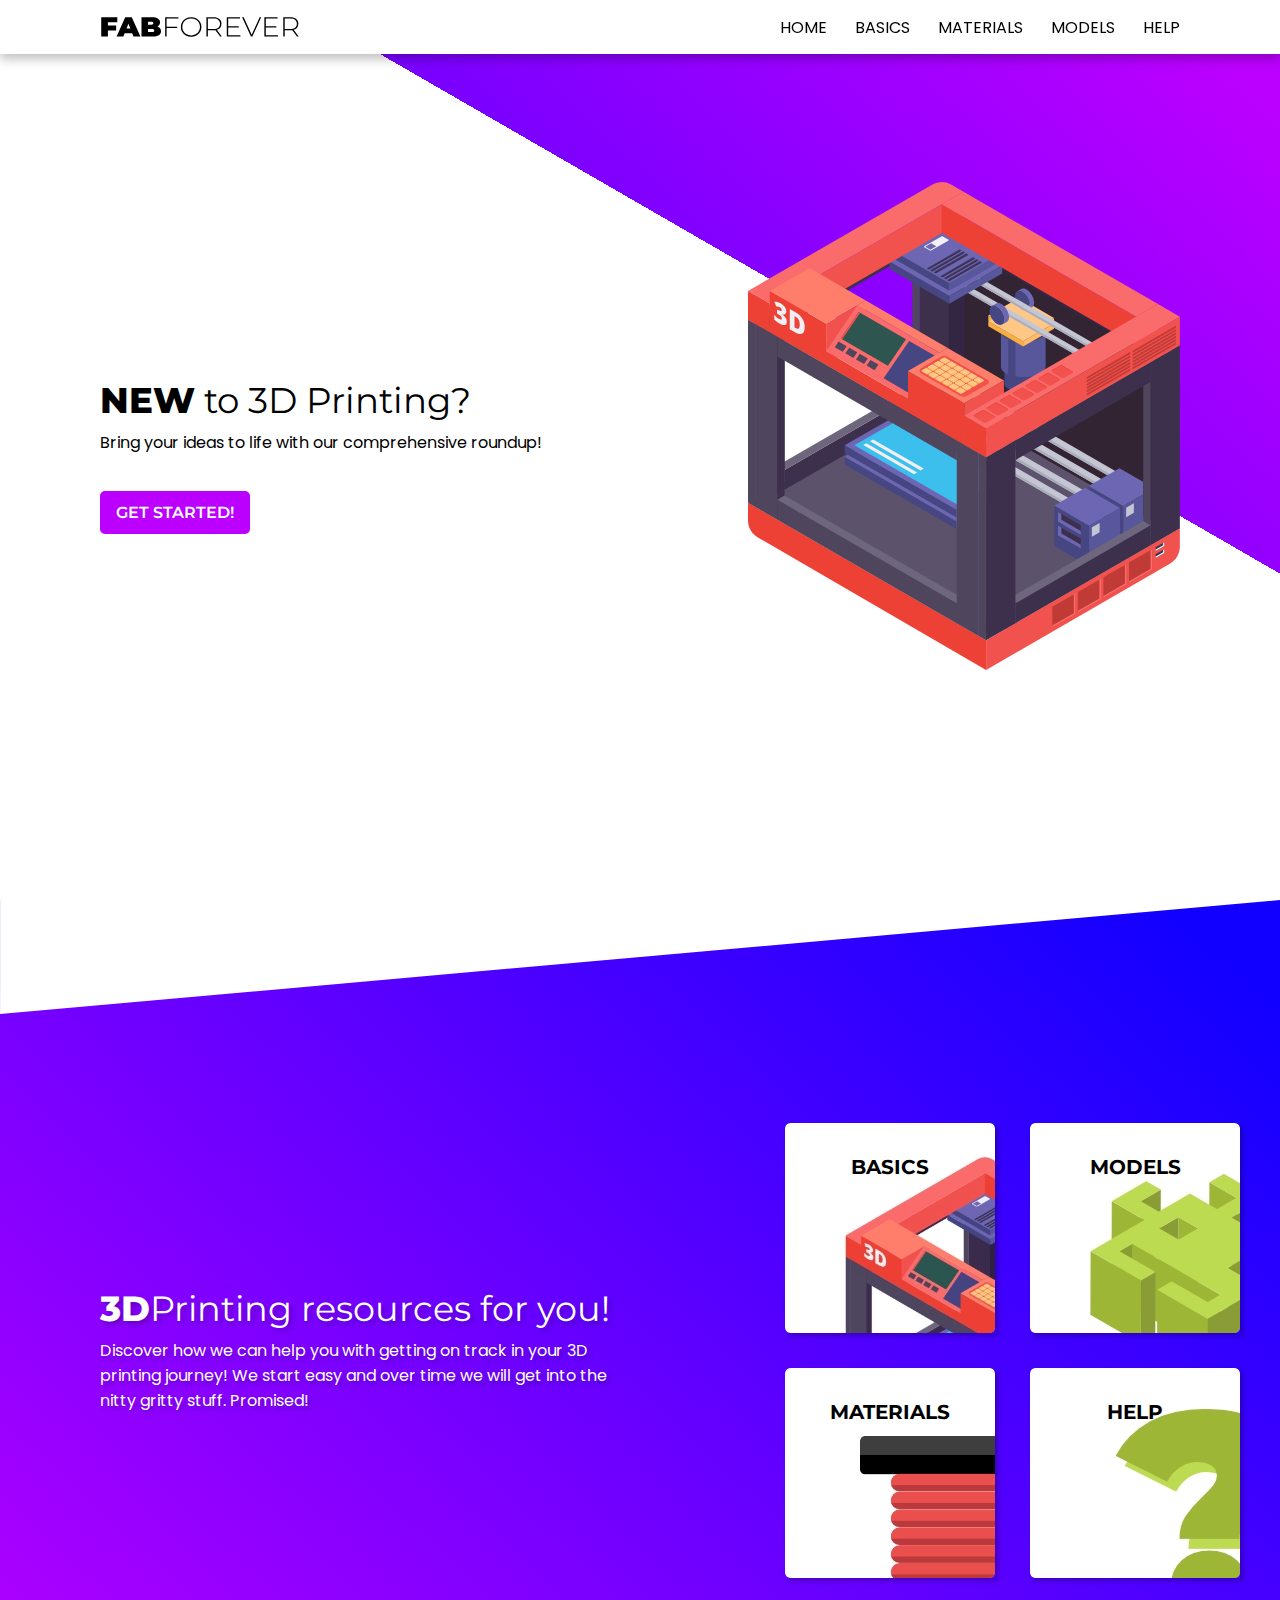
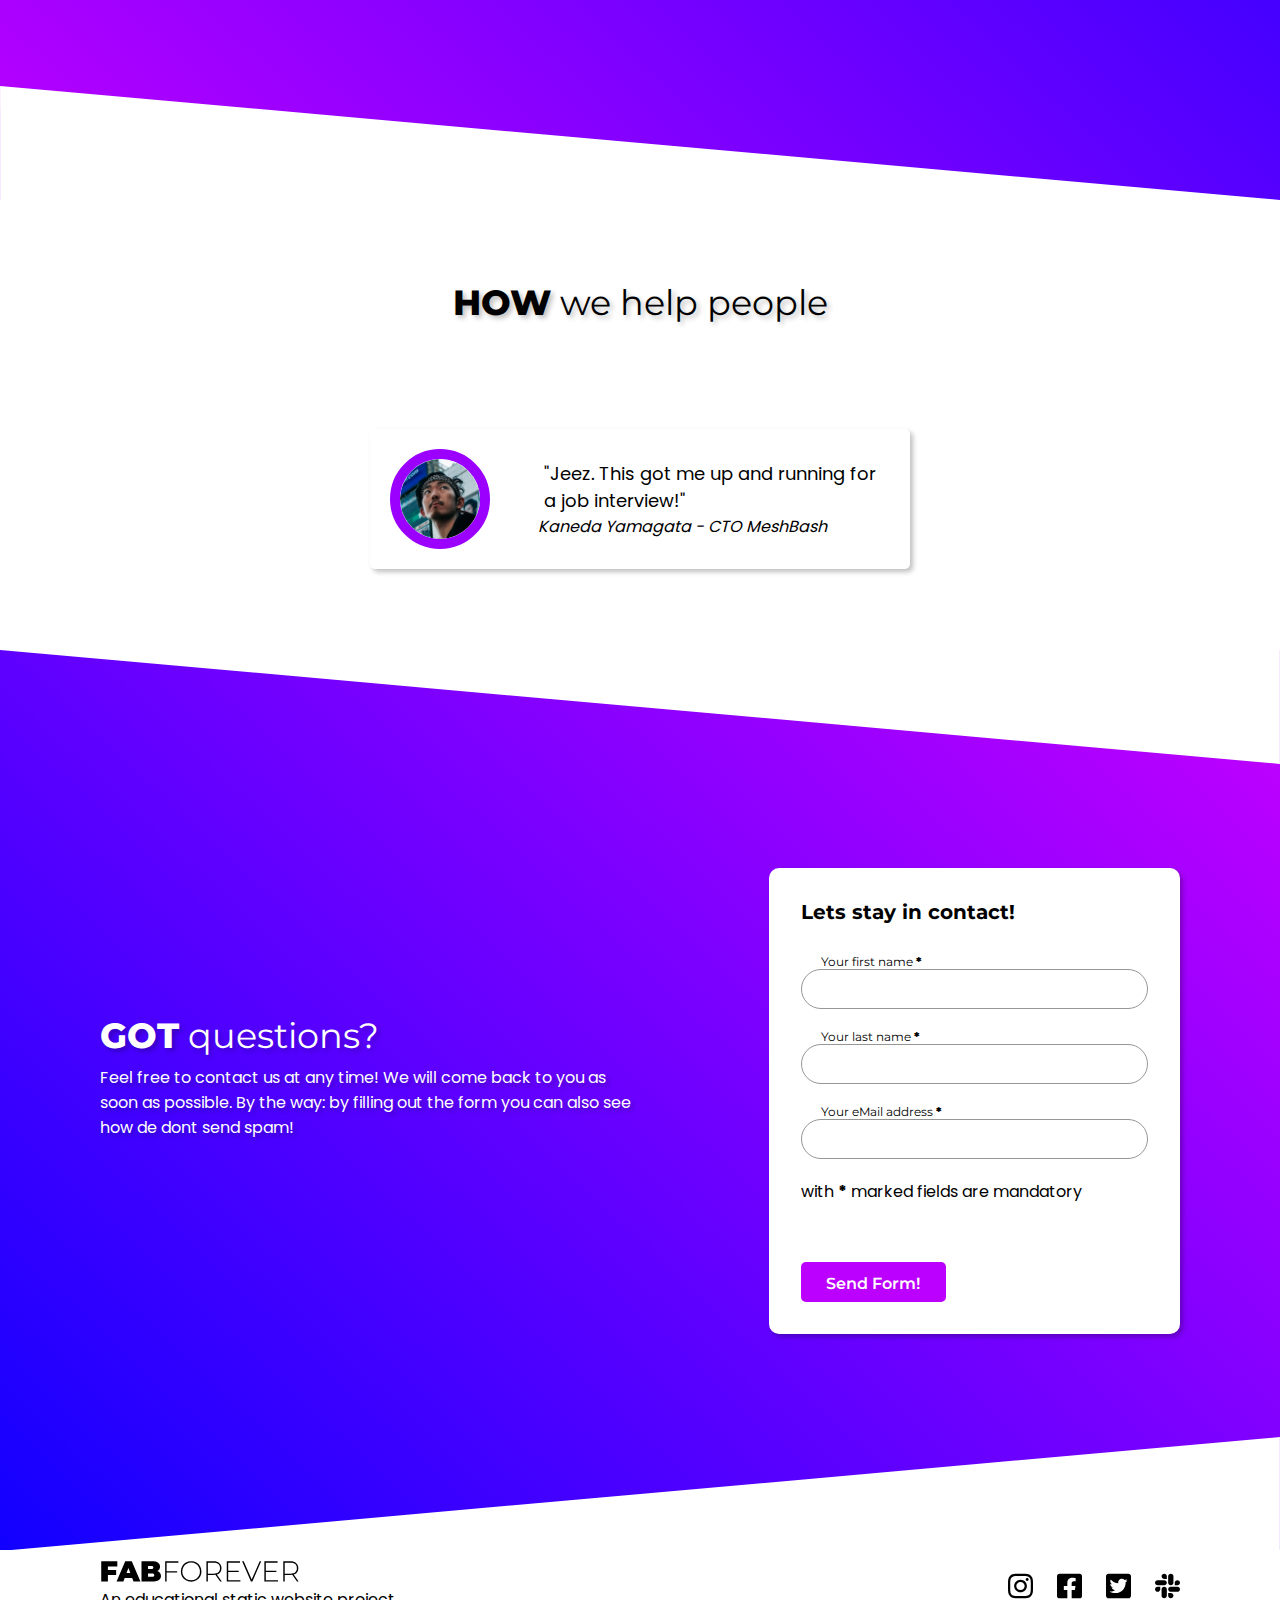
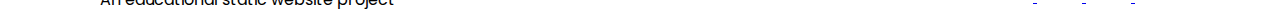
==== index.html @ 26bec13e "Fix script tag typo" ====
<!DOCTYPE html>
<html lang="en">

<head>
    <meta charset="UTF-8">
    <meta http-equiv="X-UA-Compatible" content="IE=edge">
    <meta name="viewport" content="user-scalable=yes, width=device-width, initial-scale=1.0">
    <meta name="description" content="Fab Forever provides useful information to people interested in 3D printing">
    <meta name="keywords" content="3d printer, 3d printing, filament, 3d printing material, material, filament">
    <meta name="author" content="Daniel Stauffer">
    <meta name="apple-mobile-web-app-capable" content="yes">
    <title>FAB FOREVER | Your 3D printing roundup resource!</title>
    <link rel="icon" type="image/x-icon" href="assets/img/svg/favicon.svg">
    <link rel="stylesheet" type="text/css" href="assets/css/styles.css">
</head>

<body>
    <!--RESPONSIVE HEADER START-->
    <header class="headerbar flex flex-center">
        <div class="container flex flex-center--y">
            <div class="column-2 full-row flex flex-between flex-center--y">
                <a href="https://rebellionwebdesign.github.io/fab-forever"
                    aria-label="the logo sends you back to the homepage">
                    <img class="headerbar__logo" src="assets/img/svg/fab-forever-logo.svg" alt="the fab forever logo">
                </a>
                <img class="mobile--open" src="assets/img/svg/bars-solid.svg" alt="this should be an open icon">
            </div>
            <div class="column-2 column-2__nav--mobile closed flex flex-end">
                <img class="mobile--close" src="assets/img/svg/xmark-solid.svg" alt="this should be a close icon">
                <nav>
                    <ul>
                        <li>
                            <a href="https://rebellionwebdesign.github.io/fab-forever" rel="noopener" target="_self"
                                aria-label="this link sends you to the home page">HOME</a>
                        </li>
                        <li>
                            <a href="https://rebellionwebdesign.github.io/fab-forever/basics.html" rel="noopener"
                                target="_self" aria-label="this link sends you to the basics page">BASICS</a>
                        </li>
                        <li>
                            <a href="https://rebellionwebdesign.github.io/fab-forever/materials.html" rel="noopener"
                                target="_self" aria-label="this link sends you to the materials page">MATERIALS</a>
                        </li>
                        <li>
                            <a href="https://rebellionwebdesign.github.io/fab-forever/models.html" rel="noopener"
                                target="_self" aria-label="this link sends you to the models page">MODELS</a>
                        </li>
                        <li>
                            <a href="https://rebellionwebdesign.github.io/fab-forever/help.html" rel="noopener"
                                target="_self" aria-label="this link sends you to the help page">HELP</a>
                        </li>
                    </ul>
                </nav>
            </div>
        </div>
    </header>
    <!--RESPONSIVE HEADER END-->
    <main>
        <!--HERO SECTION START-->
        <section class="section-full background-mask flex flex-center">
            <div class="container flex flex-column-reverse-mobile flex-center--y">
                <div
                    class="column-2 column-2-mobile flex flex-column flex-column-mobile margin-top-l-mobile text-center-mobile">
                    <h1><span>NEW</span> to 3D Printing?</h1>
                    <p class="margin-top--s">Bring your ideas to life with our comprehensive roundup!</p>
                    <div class="button-wrapper margin-top--l">
                        <a class="button text-white" href="https://rebellionwebdesign.github.io/fab-forever/basics.html"
                            aria-label="this links to the basics page" rel="noopener" target="_self">
                            GET STARTED!
                        </a>
                    </div>
                </div>
                <div class="column-2 column-2-mobile flex flex-end flex-center-x-mobile flex-end-mobile">
                    <img class="hero-image margin-bottom--l"
                        src="assets/img/svg/hero-section-3d-printer-illustration.svg" alt="an image of a 3d printer">
                </div>
            </div>
        </section>
        <!--HERO SECTION END-->

        <!--ABOUT SECTION START-->
        <section class="section-full background-reverse flex flex-center flex-column flex-between">
            <img class="flip-x divider" src="assets/img/svg/shape-divider-top.svg" alt="the top shape divider">
            <div
                class="container flex flex-row flex-center--y flex-column-mobile text-center-mobile container-padding-mobile">
                <div class="column-2 column-2-mobile text-white text-shadow">
                    <h2><span>3D</span>Printing resources for you!</h2>
                    <p class="margin-top--s side-padding">
                        Discover how we can help you with getting on track in your 3D printing journey!
                        We start easy and over time we will get into the nitty gritty stuff. Promised!
                    </p>
                </div>
                <div class="column-2 column-2-mobile">
                    <div class="grid grid-container">
                        <div class="grid-card grid-card__background--basics box-shadow">
                            <h3>BASICS</h3>
                        </div>
                        <div class="grid-card grid-card__background--models box-shadow">
                            <h3>MODELS</h3>
                        </div>
                        <div class="grid-card grid-card__background--materials box-shadow">
                            <h3>MATERIALS</h3>
                        </div>
                        <div class="grid-card grid-card__background--help box-shadow">
                            <h3>HELP</h3>
                        </div>
                    </div>
                </div>
            </div>
            <img class="divider" src="assets/img/svg/shape-divider-bottom.svg" alt="the bottom shape divider">
        </section>
        <!--ABOUT SECTION END-->

        <!--TESTIMONIAL SECTION START-->
        <section class="section-half flex flex-center">
            <div
                class="container flex flex-center flex-column text-center-mobile flex-column-mobile container-padding-mobile">
                <div class="column-2 column-2-mobile flex-order-mobile">
                    <h2 class="text-shadow text-center margin-bottom--l"><span>HOW</span> we help people</h2>
                </div>
                <div
                    class="column-2 column-2-mobile flex flex-center box-shadow rounded testimonial-card flex-row flex-column-mobile">
                    <img src="assets/img/testimonial-slider-asian-dude.png" alt="customer image">
                    <div>
                        <p class="testimonial-text margin-top-l-mobile">"Jeez. This got me up and running for a job
                            interview!"</p>
                        <p>
                            <em>Kaneda Yamagata - CTO MeshBash</em>
                        </p>
                    </div>
                </div>
            </div>
        </section>
        <!--TESTIMONIAL SECTION END-->

        <!--CONTACT SECTION START-->
        <section class="section-full background flex flex-center flex-column flex-between ">
            <img class="divider" src="assets/img/svg/shape-divider-top.svg" alt="the top shape divider">
            <div class="container flex-column-mobile flex flex-center text-center-mobile container-padding-mobile">
                <div
                    class="column-2 column-2-mobile text-white text-shadow flex flex-column flex-center--x flex-order-mobile margin-bottom--l">
                    <h2><span>GOT</span> questions?</h2>
                    <p class="margin-top--s side-padding">
                        Feel free to contact us at any time! We will come back to you as soon as possible.
                        By the way: by filling out the form you can also see how de dont send spam!
                    </p>
                </div>
                <div class="column-2 column-2-mobile flex flex-end">
                    <form action="https://rebellionwebdesign.github.io/fab-forever/response.html"
                        class="form-wrapper flex flex-column box-shadow">
                        <h3>Lets stay in contact!</h3>
                        <label for="fname">Your first name <span class="red-star">*</span></label>
                        <input type="text" id="fname" name="fname" aria-label="put your first name in here" required>
                        <label for="lname">Your last name <span class="red-star">*</span></label>
                        <input type="text" id="lname" name="lname" aria-label="put your last name in here" required>
                        <label for="email">Your eMail address <span class="red-star">*</span></label>
                        <input type="email" id="email" name="email" aria-label="put your email address in here"
                            autocomplete="email" required>
                        <div class="legal-wrapper">
                            <p class="legal-text">with <span class="red-star">*</span> marked fields are mandatory</p>
                            <input class="button margin-top--l" type="submit" value="Send Form!"
                                aria-label="this submits your form data">
                        </div>
                    </form>
                </div>
            </div>
            <img class="flip-x divider divider-bottom" src="assets/img/svg/shape-divider-bottom.svg"
                alt="the bottom shape divider">
        </section>
        <!--CONTACT SECTION END-->
    </main>
    <!--FOOTER START-->
    <footer class="flex flex-center">
        <div class="container container-mobile flex flex-center">
            <div class="column-2 column-2-mobile hide-mobile">
                <img class="footer-logo" src="assets/img/svg/fab-forever-logo.svg" alt="the fab forever footer logo">
                <p>An educational static website project</p>
            </div>
            <div class="column-2 column-2-mobile flex flex-end">
                <div class="social">
                    <a class="nav-item" href="https://www.instagram.com" rel="noopener" target="_blank"
                        aria-label="this link sends you to instagram">
                        <img class="social-icon" src="assets/img/svg/instagram.svg" alt="the instagram logo">
                    </a>
                    <a class="nav-item" href="https://www.facebook.com" rel="noopener" target="_blank"
                        aria-label="this link sends you to facebook">
                        <img class="social-icon" src="assets/img/svg/square-facebook.svg" alt="the facebook logo">
                    </a>
                    <a class="nav-item" href="https://www.twitter.com" rel="noopener" target="_blank"
                        aria-label="this link sends you to twitter">
                        <img class="social-icon" src="assets/img/svg/square-twitter.svg" alt="the twitter logo">
                    </a>
                    <a class="nav-item" href="https://www.slack.com" rel="noopener" target="_blank"
                        aria-label="this link sends you to slack">
                        <img class="social-icon" src="assets/img/svg/slack.svg" alt="the slack logo">
                    </a>
                </div>
            </div>
        </div>
    </footer>
    <!--FOOTER END-->
    <script src="assets/js/active-page.js"></script>
    <script src="assets/js/mobile-menu.js"></script>
</body>

</html>
---- assets/css/styles.css ----
/*In this CSS file are all the styles for the website FABFOREVER.
The method used here is the top-down method which goes through the styles
from the parents to the children in this manner: 
[ROOT -> HTML -> BODY -> SECTION -> CONTAINER -> COLUMN -> HEADING -> TEXT -> BUTTON, IMAGE ETC.]*/

/*CSSRoots is used for declaring the website colors as global variables.
Declare them once and then use the variable name as value within the CSS.*/
:root {
  --color-primary: #bc00ff;
  --color-secondary: #1100ff;
  --color-accent: #cf49ff;
  --color-dark: #000000;
  --color-light: #ffffff;
  --color-shadow: rgba(0, 0, 0, 0.25);
}

/*The following sets all elements in the DOM to have no padding, no margin and the box-sizing.
This includes the ::before and ::after pseudo-elements*/
*,
*::before,
*::after {
  box-sizing: border-box;
  margin: 0;
  padding: 0;
}

/*Here we set the HTML scroll behaviour to smooth scroll and the font size to 62.5% = 10px,
this allows for easier calculations regarding the font size, paddings and margins*/
html {
  scroll-behavior: smooth;
  font-size: 62.5%;
}

/*For the body we need to set the font size back to the default 16px - its the standard ssetting after all.
But we can still calculate all other values based on the 62.5% we set earlier.*/
body {
  font-size: 1.6rem;
  overflow-x: hidden; /*disables horizontal scrolling*/
  display: flex;
  flex-direction: column;
  width: 100%;
  justify-content: center;
  align-items: center;
}

/*Global styles for elements that are the same over the complete website.
Elements are: Sections, Containers, Columns, Rows, Headings and Text*/

/*MAIN STYLES*/
main {
  width: 100%;
  display: flex;
  flex-direction: column;
}

/*SECTION STYLES*/

/*Creates a section which fills the complete viewport in x and y*/
.section-full {
  width: 100vw;
  min-height: 100vh;
}

/*Creates a section which fills the complete width in x and half width y*/
.section-half {
  width: 100vw;
  min-height: 50vh;
}

/*SECTION BACKGROUNDS - Some of them are also used on links (styled as buttons) and buttons
but primrily they belong to sections.*/

.background {
  background: var(--color-secondary);
  background: linear-gradient(
    43deg,
    var(--color-secondary) 0%,
    var(--color-primary) 95%
  );
}

.background-reverse {
  background: var(--color-primary);
  background: linear-gradient(
    43deg,
    var(--color-primary) 0%,
    var(--color-secondary) 95%
  );
}

.background-mask {
  background: var(--color-light);
  background: linear-gradient(
      30deg,
      var(--color-light) 65%,
      rgba(17, 0, 255, 0) 65%
    ),
    linear-gradient(43deg, var(--color-secondary) 0%, var(--color-primary) 95%);
}

/*CONTAINER STYLES*/

/*Creates a container element which is 1200px wide (1920px * 0.625 = 1200px)*/
.container {
  width: 100%;
  padding: 0px 360px;
}

/*COLUMN STYLES*/

/*This generates a column half the width of its parent (usually the container)*/
.column-2 {
  width: 50%;
}

/*This generates a column quarter the width of its parent*/
.column-4 {
  width: 25%;
}

/*HEADING STYLES*/
h1 {
  font-family: montserrat, sans-serif;
  font-size: clamp(1.2rem, 2vw + 1rem, 5rem);
  font-weight: 400;
}

h2 {
  font-family: montserrat, sans-serif;
  font-size: clamp(1.2rem, 2vw + 1rem, 3.5rem);
  font-weight: 400;
}

h3 {
  font-family: montserrat, sans-serif;
  font-size: clamp(1.2rem, 2vw + 1rem, 2rem);
}

/*TEXT STYLES*/
p {
  font-family: Poppins, sans-serif;
  font-size: 1.6rem;
  font-weight: 400;
}

/*some text parts need to be very bold, so we set them here*/
span {
  font-weight: 800;
}

/*the default text color is black, but we also need some white text on the page*/
.text-white {
  color: var(--color-light);
}

.text-shadow {
  text-shadow: 3px 3px 5px var(--color-shadow);
}

.text-center {
  text-align: center;
}

/*BUTTON STYLES AND STYLES FOR LINKS (<a>-tags) WHICH ARE STYLED AS BUTTONS*/
.button-wrapper {
  margin-top: 3rem;
}

.button {
  width: 14.5rem;
  height: 4rem;
  padding: 12px 16px;
  text-decoration: none;
  border: none;
  border-radius: 0.5rem;
  background-color: var(--color-primary);
  color: var(--color-light);
  font-family: montserrat, sans-serif;
  font-size: 1.6rem;
  font-weight: 600;
  transition: all 0.2s ease-in-out;
}

.button:hover {
  background-color: var(--color-accent);
}

.page-button {
  height: 4rem;
  padding: 12px 16px;
  text-decoration: none;
  border: none;
  border-radius: 0.5rem;
  background-color: var(--color-primary);
  color: var(--color-light);
  font-family: montserrat, sans-serif;
  font-size: 1.6rem;
  font-weight: 600;
  transition: all 0.2s ease-in-out;
}

.page-button:hover {
  background-color: var(--color-accent);
}

/*UTILITY CLASSES FOR USE PRIMARILY WITH FLEXBOX*/
.flex {
  display: flex;
}

.flex-start {
  justify-content: start;
}

.flex-center {
  justify-content: center;
  align-items: center;
}

.flex-between {
  justify-content: space-between;
}

.flex-end {
  justify-content: end;
}

.flex-center--x {
  justify-content: center;
}

.flex-center--y {
  align-items: center;
}

.flex-column {
  flex-direction: column;
}

.flex-column--reverse {
  flex-direction: column-reverse;
}

.flex-row {
  flex-direction: row;
}

.flex-order {
  order: 1;
}

/*BOX SHADOWS AND CORNERS - they can go on any container, image or column elements*/
.box-shadow {
  box-shadow: 3px 3px 5px var(--color-shadow);
}

.rounded {
  border-radius: 0.5rem;
}

/*GENERAL UTILITIES*/
/*This flips a given image in the x axis (like in mirror)*/
.flip-x {
  transform: scaleX(-1);
}

.margin-top--l {
  margin-top: 3em;
}

.margin-bottom--l {
  margin-bottom: 3em;
}

.margin-top--s {
  margin-top: 0.5em;
}

.margin-bottom--s {
  margin-bottom: 0.5em;
}

.section-padding--top {
  padding-top: 9em;
}

.section-padding--bottom {
  padding-bottom: 9em;
}

.fix-bottom {
  position: fixed;
  bottom: 0;
  left: 0;
  z-index: 1;
}

.hide {
  display: none;
}

/*The bottom divider for the contact section doesnt go all the way down, so we need to set a
negative margin*/
.divider-bottom {
  margin-bottom: -1px;
  width: 100%;
}

.divider {
  width: 100%;
}

/* UTILITY CLASSES FOR USE WITH GRID
actually only this one together with the styles for the grid cards and their container/wrapper*/
.grid {
  display: grid;
}

/*LOCAL STYLES FOR ELEMENTS WHICH NEED CUSTOM STYLING*/

/*Styles for the header*/
.headerbar {
  background-color: var(--color-light);
  width: 100vw;
  height: 6vh;
  padding-top: 1.5em;
  padding-bottom: 1.5em;
  position: fixed;
  top: 0;
  left: 0;
  z-index: 1;
  box-shadow: 0 5px 10px var(--color-shadow);
}

.headerbar__logo {
  width: 20rem;
  margin-top: 4px;
}

ul {
  list-style-type: none;
}

ul > li {
  font-family: poppins, sans-serif;
  color: var(--color-dark);
  text-decoration: none;
  display: inline-block;
  padding-right: 1.5em;
}

ul > li > a {
  text-decoration: none;
  color: var(--color-dark);
  transition: all 0.5s ease-in-out;
}

ul > li > a:hover {
  color: var(--color-accent);
}

.active {
  border-bottom: 3px solid var(--color-accent);
}

ul > li:nth-child(5) {
  padding-right: 0;
}

.mobile--open {
  display: none;
}

.mobile--close {
  display: none;
}

/*Styles for the about section´s grid cards*/
.grid-container {
  place-items: end;
  width: 100%;
  grid-template-columns: repeat(2, 1fr);
  grid-template-rows: repeat(2, 1fr);
  grid-column-gap: 35px;
  grid-row-gap: 35px;
  padding-left: 145px;
}

.grid-card {
  text-align: center;
  padding: 2em;
  width: 210px;
  height: 210px;
}

/*This represents the background images for the grid cards.*/
.grid-card__background--basics {
  background-image: url("https://rebellionwebdesign.github.io/fab-forever/assets/img/fab-forever-cards-basics.png");
}

.grid-card__background--models {
  background-image: url("https://rebellionwebdesign.github.io/fab-forever/assets/img/fab-forever-cards-models.png");
}

.grid-card__background--help {
  background-image: url("https://rebellionwebdesign.github.io/fab-forever/assets/img/fab-forever-cards-help.png");
}

.grid-card__background--materials {
  background-image: url("https://rebellionwebdesign.github.io/fab-forever/assets/img/fab-forever-cards-materials.png");
}

/*Styles for the testimonial section*/
.testimonial-card {
  padding: 2rem;
  width: 90%;
}

.testimonial-card img {
  border: 1rem solid #9b00ff;
  border-radius: 50%;
}

.testimonial-card p {
  padding-left: 3em;
}

.testimonial-text {
  font-size: 1.8rem;
}

.contact .column-2 p {
  margin-top: 2rem;
}

/*Styles for the form we ave at the bottom of the page*/
label {
  vertical-align: top;
  font-family: montserrat, sans-serif;
  font-size: 1.2rem;
  color: rgb(0, 0, 0);
  margin-left: 2rem;
}

.red-star {
  color: var(--color-dark);
}

.form-wrapper {
  width: 76.2%;
  height: auto;
  padding: 2em;
  background-color: white;
  border-radius: 1rem;
}

.form-wrapper h3 {
  margin-bottom: 3rem;
  width: 100%;
}

input[type="text"],
input[type="email"] {
  width: 100%;
  height: 4rem;
  margin-bottom: 2rem;
  padding-left: 2em;
  border-radius: 2rem;
  border: 1px solid rgb(150, 150, 150);
}

.legal-text {
  margin-bottom: 1rem;
}

.button-wrapper-bottom {
  width: 100%;
}

.newsletter {
  padding-left: 0;
  color: black;
}

/*Styles for the footer*/
footer {
  width: 100%;
  height: 8vh;
  background-color: var(--color-light);
}

.footer-logo {
  width: 20rem;
}

.social-icon {
  width: 2.5rem;
  height: 100%;
  margin-left: 2rem;
}

/*Styles for the response*/
.response {
  width: 60%;
  height: 50%;
  background-color: var(--color-light);
  padding: 40px;
}

/*MEDIA QUERIES*/

/*MEDIA FOR XXL SCREENS (1400px)*/
@media screen and (max-width: 1400px) {
  html,
  body {
    width: 100%;
    overflow-x: hidden;
  }

  .container {
    padding: 0px 100px;
  }

  p {
    font-size: 1.6rem;
  }

  .headerbar {
    width: 100%;
  }

  /*Sets the container element (every section has one) to 85.72% or about 1200px (1200px/1400px = 1200.8px)*/
  .container {
    width: 100%;
  }

  .column-2 {
    width: 50%;
  }

  .hero-image {
    width: 80%;
  }

  /*Testimonial Section*/
  .testimonial-card > img {
    width: 20%;
  }

  /*Footer Section*/
  .footer-logo {
    width: 20rem;
  }

  picture > img {
    width: 100%;
  }
}

/*MEDIA QUERIES FOR XL SCREENS (1200px)*/
@media screen and (max-width: 1200px) {
  html,
  body {
    width: 100%;
    overflow-x: hidden;
  }

  .container {
    padding: 0px 100px;
  }

  p {
    font-size: 1.6rem;
  }

  .grid-container {
    padding: 0;
    width: 100%;
  }

  picture > img {
    width: 100%;
  }
}

/*MEDIA QUERIES FOR L SCREENS (992px)*/
@media screen and (max-width: 992px) {
  html,
  body {
    width: 100%;
    overflow-x: hidden;
  }

  .container {
    padding: 0px 50px;
  }

  p {
    font-size: 1.2rem;
  }

  .column-2 {
    width: 100%;
  }

  .column-2-mobile {
    width: 100%;
  }

  .text-center-mobile {
    text-align: center;
  }

  .flex-column-mobile {
    flex-direction: column;
  }

  .side-padding {
    padding: 0 210px;
  }

  .grid-container {
    margin-top: 3rem;
    place-items: center;
    grid-template-columns: repeat(1, 1fr);
    grid-template-rows: repeat(4, 1fr);
    grid-column-gap: 20px;
    grid-row-gap: 20px;
  }

  .testimonial-card {
    margin-top: 3rem;
  }

  .form-wrapper {
    width: 50%;
    margin: 0 auto;
  }

  .testimonial-card > img {
    margin-bottom: 3rem;
  }

  label {
    padding: 0;
  }

  picture > img {
    width: 100%;
  }

  ul > li > a {
    font-size: 1.2rem;
  }

  .response {
    width: 100%;
  }
}

/*MEDIA QUERIES FOR M SCREENS (762px)*/
@media screen and (max-width: 762px) {
  html,
  body {
    width: 100%;
    overflow-x: hidden;
  }

  .container {
    padding: 0px 20px;
  }

  .column p {
    font-size: 1.2rem;
  }

  .column-2__nav--mobile {
    position: absolute;
    top: 0;
    right: 0;
    width: 45vw;
    height: 100vh;
    z-index: 1;
    background: var(--color-primary);
    background: linear-gradient(
      43deg,
      var(--color-primary) 0%,
      var(--color-secondary) 95%
    );
    justify-content: center;
    align-items: center;
    text-align: center;
    flex-direction: column;
    transition: 1s ease-in-out;
  }

  .side-padding {
    padding: 0px 60px;
  }

  nav li {
    display: block;
    padding: 0;
    margin-top: 2rem;
  }

  nav li a {
    color: var(--color-light);
  }

  nav a {
    color: var(--color-light);
  }

  .full-row {
    width: 100%;
  }

  .mobile--open {
    display: block;
    width: 2.5rem;
    height: 2.5rem;
  }

  .mobile--close {
    width: 2.5rem;
    height: 2.5rem;
    display: block;
  }

  .text-left-mobile {
    text-align: left;
    padding-left: 30px;
  }

  .hide-mobile {
    display: none;
  }

  .testimonial-text {
    font-size: 1.4rem;
    margin-top: 30px;
    margin-bottom: 10px;
  }

  .open {
    right: 0;
  }

  .closed {
    right: -45vw;
  }

  .form-wrapper {
    width: 75%;
  }

  .response {
    width: 100%;
  }

  .flex-center-x-mobile {
    justify-content: center;
  }

  .grid-container {
    place-items: center;
    width: 100%;
    grid-template-columns: repeat(1, 1fr);
    grid-template-rows: repeat(4, 1fr);
    grid-column-gap: 35px;
    grid-row-gap: 35px;
  }

  .testimonial-card {
    width: 75%;
  }

  label {
    margin-left: 0;
  }
}

/*MEDIA QUERIES FOR S SCREENS (576px)*/
@media screen and (max-width: 576px) {
  html,
  body {
    width: 100%;
    overflow-x: hidden;
  }

  p {
    font-size: 1.2rem;
  }

  .hero-image {
    width: 50%;
  }

  .side-padding {
    padding: 0px 50px;
  }

  .flex-column-reverse-mobile {
    flex-direction: column-reverse;
  }

  .flex-center-x-mobile {
    justify-content: center;
  }

  .column-2__nav--mobile {
    position: absolute;
    top: 0;
    right: 0;
    width: 45vw;
    height: 100vh;
    z-index: 1;
    background: var(--color-primary);
    background: linear-gradient(
      43deg,
      var(--color-primary) 0%,
      var(--color-secondary) 95%
    );
    justify-content: center;
    align-items: center;
    text-align: center;
    flex-direction: column;
    transition: 1s ease-in-out;
  }

  nav a {
    color: var(--color-light);
    display: block;
    padding: 0;
    margin-top: 2rem;
  }

  .full-row {
    width: 100%;
  }

  .mobile--open {
    display: block;
    width: 2.5rem;
    height: 2.5rem;
  }

  .mobile--close {
    width: 2.5rem;
    height: 2.5rem;
    display: block;
  }

  .hide-mobile {
    display: none;
  }

  .open {
    right: 0;
  }

  .closed {
    right: -45vw;
  }

  .testimonial-card img {
    width: 35%;
  }

  .testimonial-card p {
    padding-left: 0;
  }

  .testimonial-text {
    font-size: 1.4rem;
    margin-top: 3rem;
  }

  .grid-container {
    place-items: center;
    width: 100%;
    grid-template-columns: repeat(1, 1fr);
    grid-template-rows: repeat(4, 1fr);
    grid-column-gap: 35px;
    grid-row-gap: 35px;
  }

  .form-wrapper {
    width: 80%;
  }

  .response {
    width: 100%;
  }
}

/*MEDIA QUERIES FOR XS SCREENS (378px)*/
@media screen and (max-width: 378px) {
  html,
  body {
    width: 100%;
    overflow-x: hidden;
  }

  .container {
    padding: 0px 20px;
  }

  p {
    font-size: 1.2rem;
  }

  .headerbar {
    position: fixed;
    top: 0;
    left: 0;
  }

  .side-padding {
    padding: 0px 0px;
  }

  .column-2__nav--mobile {
    position: absolute;
    top: 0;
    right: 0;
    width: 45vw;
    height: 100vh;
    z-index: 1;
    background: var(--color-primary);
    background: linear-gradient(
      43deg,
      var(--color-primary) 0%,
      var(--color-secondary) 95%
    );
    justify-content: center;
    align-items: center;
    text-align: center;
    flex-direction: column;
    transition: 1s ease-in-out;
  }

  nav li {
    display: block;
    padding: 0;
    margin-top: 2rem;
  }

  nav li a {
    color: var(--color-light);
  }

  .full-row {
    width: 100%;
  }

  .mobile--open {
    display: block;
    width: 2.5rem;
    height: 2.5rem;
  }

  .mobile--close {
    width: 2.5rem;
    height: 2.5rem;
    display: block;
  }

  .hide-mobile {
    display: none;
  }

  .open {
    right: 0;
  }

  .closed {
    right: -45vw;
  }

  .flex-center-x-mobile {
    justify-content: center;
  }

  .flex-column-reverse-mobile {
    flex-direction: column-reverse;
  }

  .margin-top-l-mobile {
    margin-top: 3rem;
  }

  .grid-container {
    place-items: center;
    width: 100%;
    grid-template-columns: repeat(1, 1fr);
    grid-template-rows: repeat(4, 1fr);
    grid-column-gap: 35px;
    grid-row-gap: 35px;
    padding: 0;
  }

  .testimonial-card img {
    width: 50%;
  }

  .testimonial-card p {
    padding-left: 0;
  }

  .testimonial-text {
    font-size: 1.4rem;
  }

  .container-padding-mobile {
    padding-top: 2rem;
    padding-bottom: 2rem;
  }

  .form-wrapper {
    width: 95%;
    padding: 1em;
  }

  picture > img {
    width: 100%;
  }

  .response {
    width: 100%;
  }
}

/*FONT STYLE DECLARATIONS - THESE WERE AUTOMATICALLY GENERATED BY
https://gwfh.mranftl.com/fonts/poppins?subsets=latin and
https://gwfh.mranftl.com/fonts/montserrat?subsets=latin*/

/*POPPINS FONT STYLES*/
/* poppins-100 - latin */
@font-face {
  font-display: swap;
  /* Check https://developer.mozilla.org/en-US/docs/Web/CSS/@font-face/font-display for other options. */
  font-family: "Poppins";
  font-style: normal;
  font-weight: 100;
  src: url("https://rebellionwebdesign.github.io/fab-forever/assets/fonts/poppins-v20-latin-100.woff2")
    format("woff2");
  /* Chrome 36+, Opera 23+, Firefox 39+, Safari 12+, iOS 10+ */
}

/* poppins-200 - latin */
@font-face {
  font-display: swap;
  /* Check https://developer.mozilla.org/en-US/docs/Web/CSS/@font-face/font-display for other options. */
  font-family: "Poppins";
  font-style: normal;
  font-weight: 200;
  src: url("https://rebellionwebdesign.github.io/fab-forever/assets/fonts/poppins-v20-latin-200.woff2")
    format("woff2");
  /* Chrome 36+, Opera 23+, Firefox 39+, Safari 12+, iOS 10+ */
}

/* poppins-300 - latin */
@font-face {
  font-display: swap;
  /* Check https://developer.mozilla.org/en-US/docs/Web/CSS/@font-face/font-display for other options. */
  font-family: "Poppins";
  font-style: normal;
  font-weight: 300;
  src: url("https://rebellionwebdesign.github.io/fab-forever/assets/fonts/poppins-v20-latin-300.woff2")
    format("woff2");
  /* Chrome 36+, Opera 23+, Firefox 39+, Safari 12+, iOS 10+ */
}

/* poppins-regular - latin */
@font-face {
  font-display: swap;
  /* Check https://developer.mozilla.org/en-US/docs/Web/CSS/@font-face/font-display for other options. */
  font-family: "Poppins";
  font-style: normal;
  font-weight: 400;
  src: url("https://rebellionwebdesign.github.io/fab-forever/assets/fonts/poppins-v20-latin-regular.woff2")
    format("woff2");
  /* Chrome 36+, Opera 23+, Firefox 39+, Safari 12+, iOS 10+ */
}

/* poppins-500 - latin */
@font-face {
  font-display: swap;
  /* Check https://developer.mozilla.org/en-US/docs/Web/CSS/@font-face/font-display for other options. */
  font-family: "Poppins";
  font-style: normal;
  font-weight: 500;
  src: url("https://rebellionwebdesign.github.io/fab-forever/assets/fonts/poppins-v20-latin-500.woff2")
    format("woff2");
  /* Chrome 36+, Opera 23+, Firefox 39+, Safari 12+, iOS 10+ */
}

/* poppins-600 - latin */
@font-face {
  font-display: swap;
  /* Check https://developer.mozilla.org/en-US/docs/Web/CSS/@font-face/font-display for other options. */
  font-family: "Poppins";
  font-style: normal;
  font-weight: 600;
  src: url("https://rebellionwebdesign.github.io/fab-forever/assets/fonts/poppins-v20-latin-600.woff2")
    format("woff2");
  /* Chrome 36+, Opera 23+, Firefox 39+, Safari 12+, iOS 10+ */
}

/* poppins-700 - latin */
@font-face {
  font-display: swap;
  /* Check https://developer.mozilla.org/en-US/docs/Web/CSS/@font-face/font-display for other options. */
  font-family: "Poppins";
  font-style: normal;
  font-weight: 700;
  src: url("https://rebellionwebdesign.github.io/fab-forever/assets/fonts/poppins-v20-latin-700.woff2")
    format("woff2");
  /* Chrome 36+, Opera 23+, Firefox 39+, Safari 12+, iOS 10+ */
}

/* poppins-800 - latin */
@font-face {
  font-display: swap;
  /* Check https://developer.mozilla.org/en-US/docs/Web/CSS/@font-face/font-display for other options. */
  font-family: "Poppins";
  font-style: normal;
  font-weight: 800;
  src: url("https://rebellionwebdesign.github.io/fab-forever/assets/fonts/poppins-v20-latin-800.woff2")
    format("woff2");
  /* Chrome 36+, Opera 23+, Firefox 39+, Safari 12+, iOS 10+ */
}

/* poppins-900 - latin */
@font-face {
  font-display: swap;
  /* Check https://developer.mozilla.org/en-US/docs/Web/CSS/@font-face/font-display for other options. */
  font-family: "Poppins";
  font-style: normal;
  font-weight: 900;
  src: url("https://rebellionwebdesign.github.io/fab-forever/assets/fonts/poppins-v20-latin-900.woff2")
    format("woff2");
  /* Chrome 36+, Opera 23+, Firefox 39+, Safari 12+, iOS 10+ */
}

/*MONTSERRAT FONT STYLES*/
/* montserrat-100 - latin */
@font-face {
  font-display: swap;
  /* Check https://developer.mozilla.org/en-US/docs/Web/CSS/@font-face/font-display for other options. */
  font-family: "Montserrat";
  font-style: normal;
  font-weight: 100;
  src: url("https://rebellionwebdesign.github.io/fab-forever/assets/fonts/montserrat-v25-latin-100.woff2")
    format("woff2");
  /* Chrome 36+, Opera 23+, Firefox 39+, Safari 12+, iOS 10+ */
}

/* montserrat-200 - latin */
@font-face {
  font-display: swap;
  /* Check https://developer.mozilla.org/en-US/docs/Web/CSS/@font-face/font-display for other options. */
  font-family: "Montserrat";
  font-style: normal;
  font-weight: 200;
  src: url("https://rebellionwebdesign.github.io/fab-forever/assets/fonts/montserrat-v25-latin-200.woff2")
    format("woff2");
  /* Chrome 36+, Opera 23+, Firefox 39+, Safari 12+, iOS 10+ */
}

/* montserrat-300 - latin */
@font-face {
  font-display: swap;
  /* Check https://developer.mozilla.org/en-US/docs/Web/CSS/@font-face/font-display for other options. */
  font-family: "Montserrat";
  font-style: normal;
  font-weight: 300;
  src: url("https://rebellionwebdesign.github.io/fab-forever/assets/fonts/montserrat-v25-latin-300.woff2")
    format("woff2");
  /* Chrome 36+, Opera 23+, Firefox 39+, Safari 12+, iOS 10+ */
}

/* montserrat-regular - latin */
@font-face {
  font-display: swap;
  /* Check https://developer.mozilla.org/en-US/docs/Web/CSS/@font-face/font-display for other options. */
  font-family: "Montserrat";
  font-style: normal;
  font-weight: 400;
  src: url("https://rebellionwebdesign.github.io/fab-forever/assets/fonts/montserrat-v25-latin-regular.woff2")
    format("woff2");
  /* Chrome 36+, Opera 23+, Firefox 39+, Safari 12+, iOS 10+ */
}

/* montserrat-500 - latin */
@font-face {
  font-display: swap;
  /* Check https://developer.mozilla.org/en-US/docs/Web/CSS/@font-face/font-display for other options. */
  font-family: "Montserrat";
  font-style: normal;
  font-weight: 500;
  src: url("https://rebellionwebdesign.github.io/fab-forever/assets/fonts/montserrat-v25-latin-500.woff2")
    format("woff2");
  /* Chrome 36+, Opera 23+, Firefox 39+, Safari 12+, iOS 10+ */
}

/* montserrat-600 - latin */
@font-face {
  font-display: swap;
  /* Check https://developer.mozilla.org/en-US/docs/Web/CSS/@font-face/font-display for other options. */
  font-family: "Montserrat";
  font-style: normal;
  font-weight: 600;
  src: url("https://rebellionwebdesign.github.io/fab-forever/assets/fonts/montserrat-v25-latin-600.woff2")
    format("woff2");
  /* Chrome 36+, Opera 23+, Firefox 39+, Safari 12+, iOS 10+ */
}

/* montserrat-700 - latin */
@font-face {
  font-display: swap;
  /* Check https://developer.mozilla.org/en-US/docs/Web/CSS/@font-face/font-display for other options. */
  font-family: "Montserrat";
  font-style: normal;
  font-weight: 700;
  src: url("https://rebellionwebdesign.github.io/fab-forever/assets/fonts/montserrat-v25-latin-700.woff2")
    format("woff2");
  /* Chrome 36+, Opera 23+, Firefox 39+, Safari 12+, iOS 10+ */
}

/* montserrat-800 - latin */
@font-face {
  font-display: swap;
  /* Check https://developer.mozilla.org/en-US/docs/Web/CSS/@font-face/font-display for other options. */
  font-family: "Montserrat";
  font-style: normal;
  font-weight: 800;
  src: url("https://rebellionwebdesign.github.io/fab-forever/assets/fonts/montserrat-v25-latin-800.woff2")
    format("woff2");
  /* Chrome 36+, Opera 23+, Firefox 39+, Safari 12+, iOS 10+ */
}

/* montserrat-900 - latin */
@font-face {
  font-display: swap;
  /* Check https://developer.mozilla.org/en-US/docs/Web/CSS/@font-face/font-display for other options. */
  font-family: "Montserrat";
  font-style: normal;
  font-weight: 900;
  src: url("https://rebellionwebdesign.github.io/fab-forever/assets/fonts/montserrat-v25-latin-900.woff2")
    format("woff2");
  /* Chrome 36+, Opera 23+, Firefox 39+, Safari 12+, iOS 10+ */
}
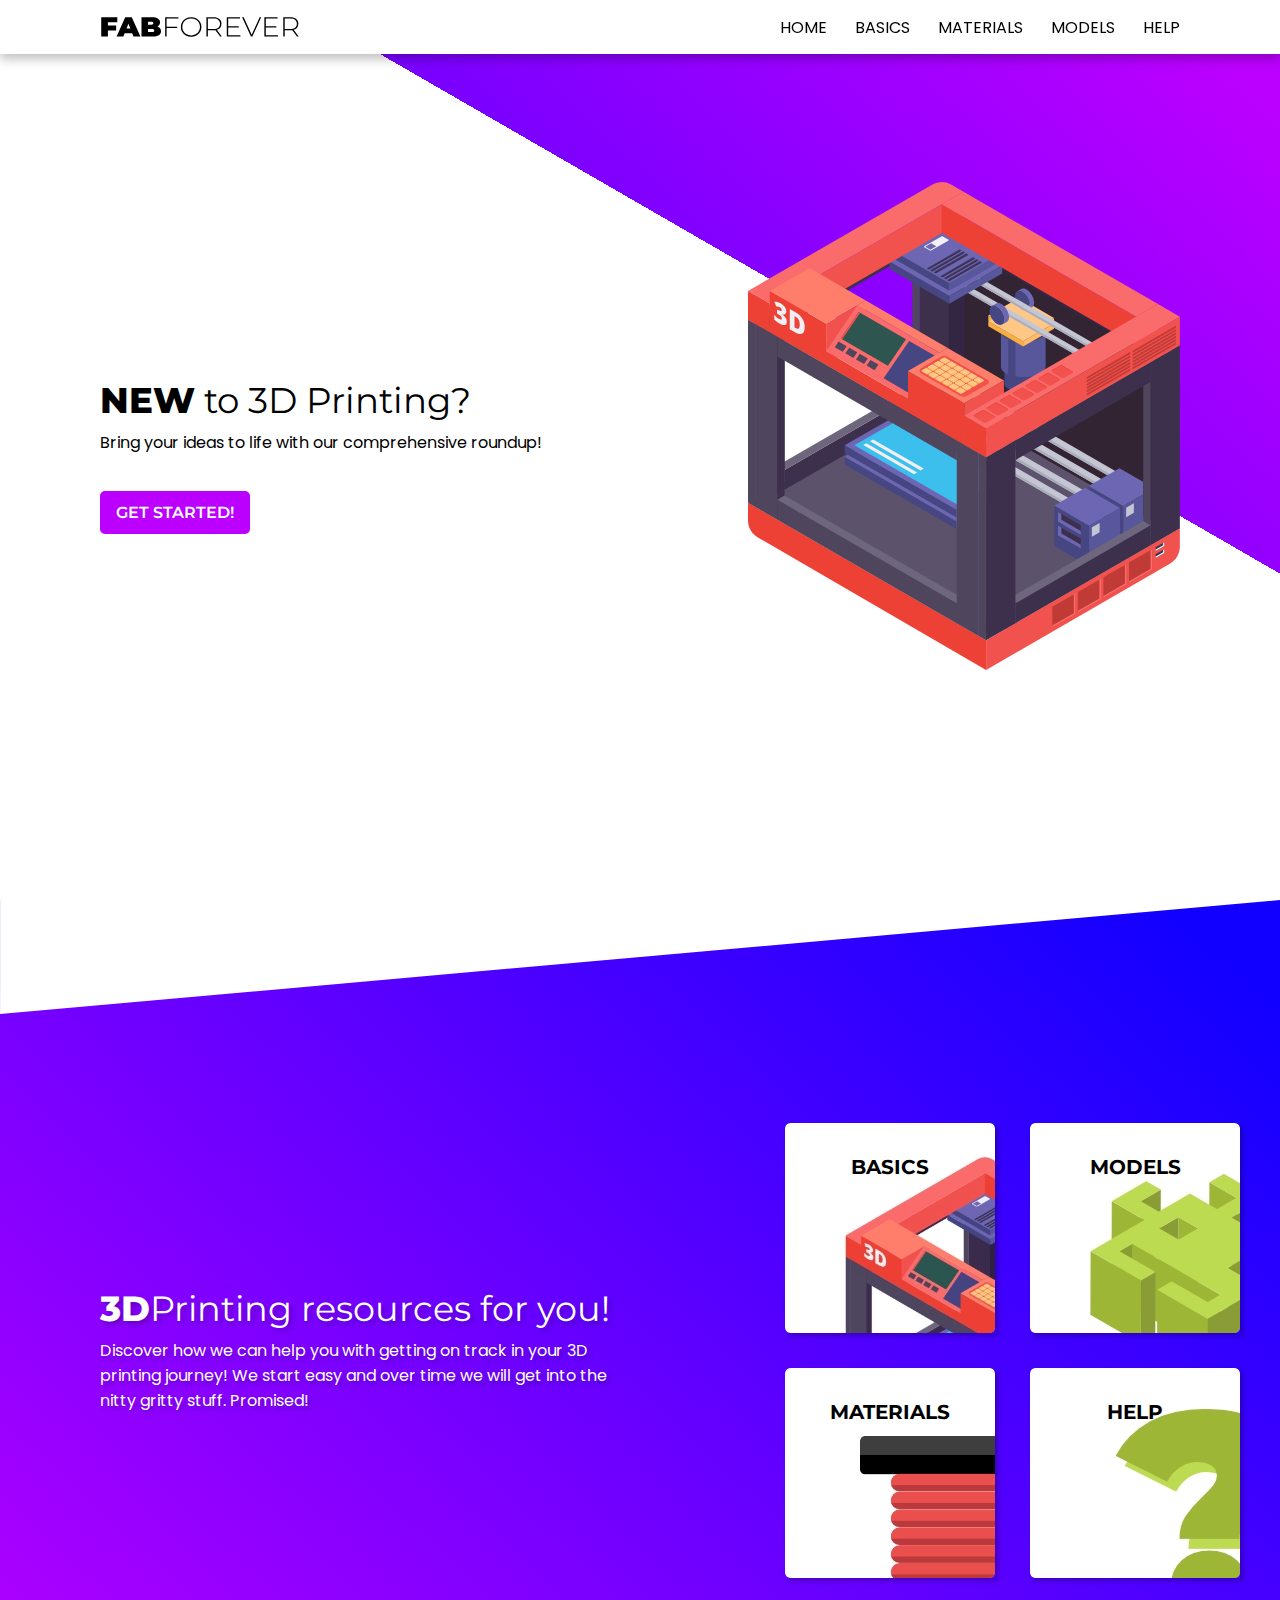
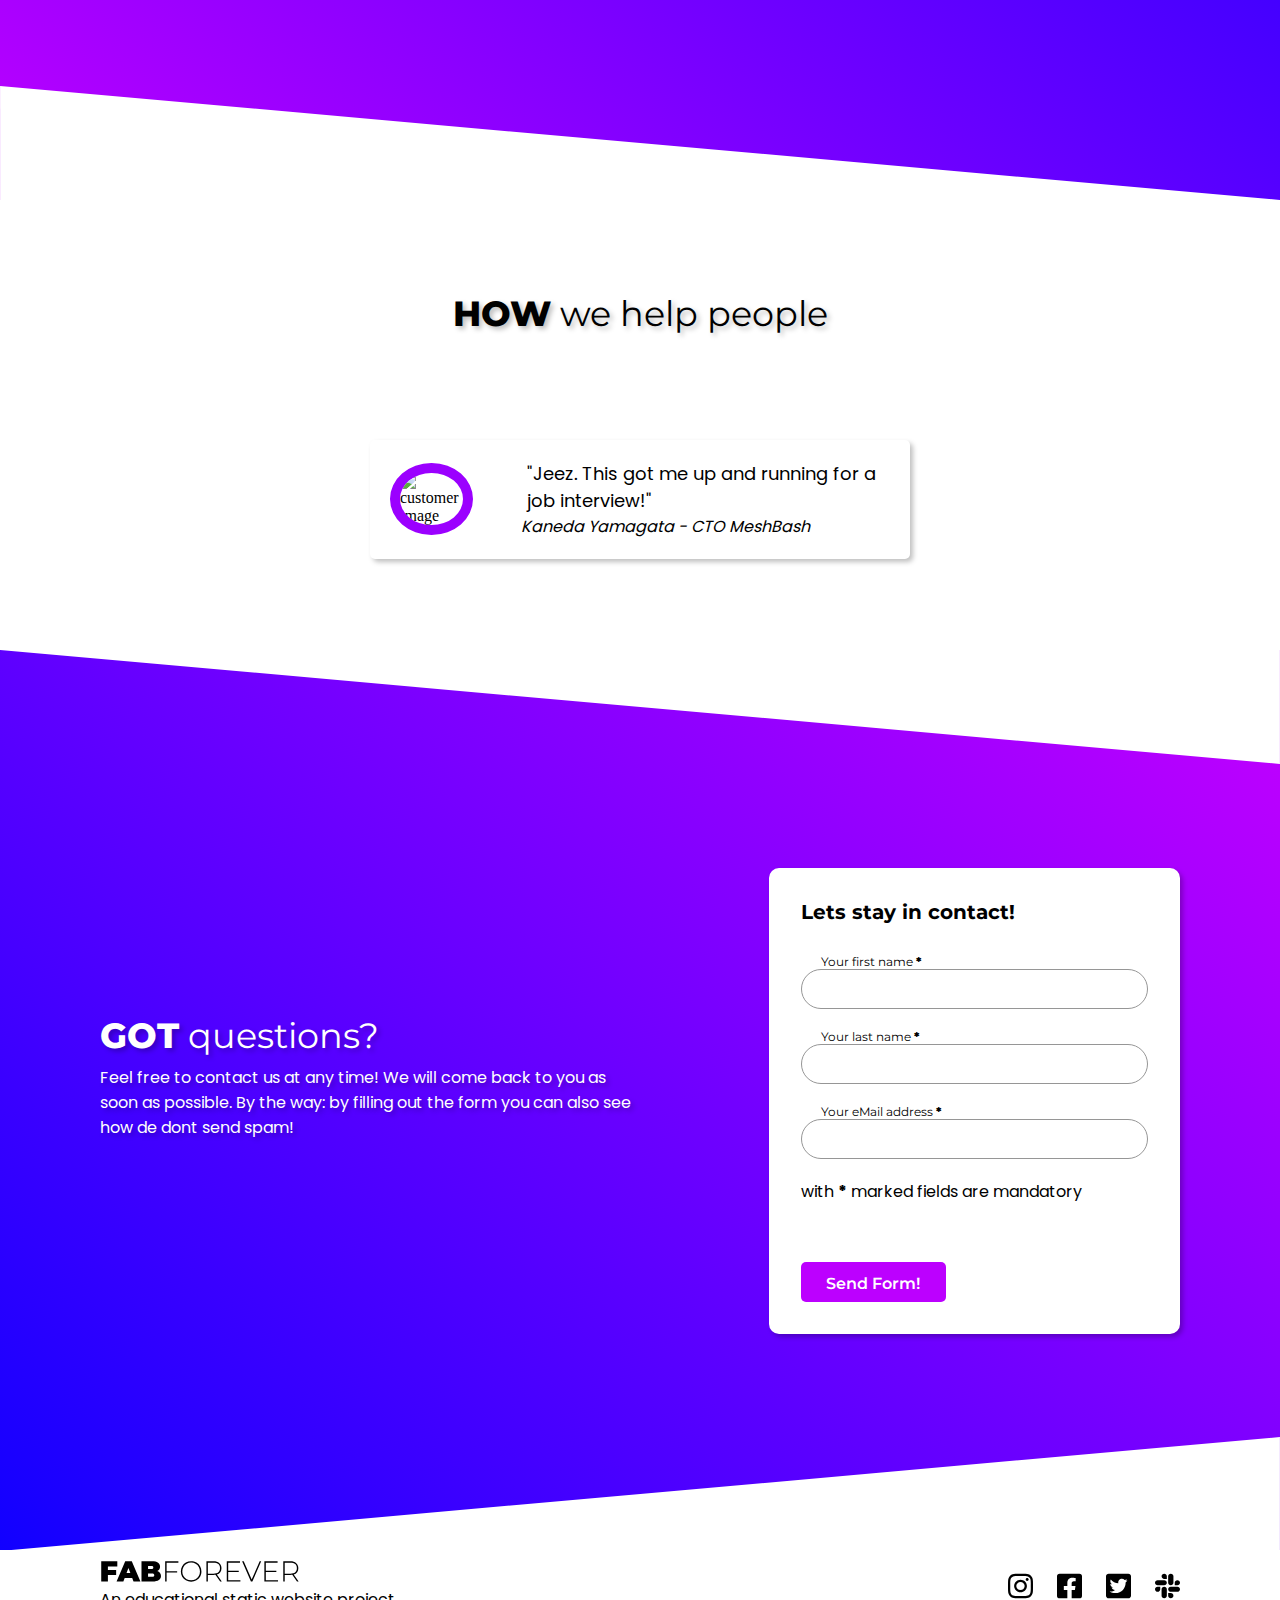
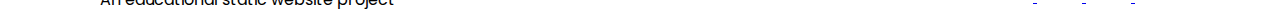
==== commit fcfa0fc5: "Change pages links to relative" ====
--- a/index.html
+++ b/index.html
@@ -9,9 +9,9 @@
     <meta name="keywords" content="3d printer, 3d printing, filament, 3d printing material, material, filament">
     <meta name="author" content="Daniel Stauffer">
     <meta name="apple-mobile-web-app-capable" content="yes">
-    <title>FAB FOREVER | Your 3D printing roundup resource!</title>
     <link rel="icon" type="image/x-icon" href="assets/img/svg/favicon.svg">
     <link rel="stylesheet" type="text/css" href="assets/css/styles.css">
+    <title>FAB FOREVER | Your 3D printing roundup resource!</title>
 </head>
 
 <body>
@@ -30,23 +30,23 @@
                 <nav>
                     <ul>
                         <li>
-                            <a href="https://rebellionwebdesign.github.io/fab-forever" rel="noopener" target="_self"
+                            <a class="nav-item" href="index.html" rel="noopener" target="_self"
                                 aria-label="this link sends you to the home page">HOME</a>
                         </li>
                         <li>
-                            <a href="https://rebellionwebdesign.github.io/fab-forever/basics.html" rel="noopener"
+                            <a class="nav-item" href="basics.html" rel="noopener"
                                 target="_self" aria-label="this link sends you to the basics page">BASICS</a>
                         </li>
                         <li>
-                            <a href="https://rebellionwebdesign.github.io/fab-forever/materials.html" rel="noopener"
+                            <a class="nav-item" href="materials.html" rel="noopener"
                                 target="_self" aria-label="this link sends you to the materials page">MATERIALS</a>
                         </li>
                         <li>
-                            <a href="https://rebellionwebdesign.github.io/fab-forever/models.html" rel="noopener"
+                            <a class="nav-item" href="models.html" rel="noopener"
                                 target="_self" aria-label="this link sends you to the models page">MODELS</a>
                         </li>
                         <li>
-                            <a href="https://rebellionwebdesign.github.io/fab-forever/help.html" rel="noopener"
+                            <a class="nav-item" href="help.html" rel="noopener"
                                 target="_self" aria-label="this link sends you to the help page">HELP</a>
                         </li>
                     </ul>
@@ -64,7 +64,7 @@
                     <h1><span>NEW</span> to 3D Printing?</h1>
                     <p class="margin-top--s">Bring your ideas to life with our comprehensive roundup!</p>
                     <div class="button-wrapper margin-top--l">
-                        <a class="button text-white" href="https://rebellionwebdesign.github.io/fab-forever/basics.html"
+                        <a class="button text-white" href="basics.html"
                             aria-label="this links to the basics page" rel="noopener" target="_self">
                             GET STARTED!
                         </a>
@@ -176,21 +176,21 @@
                 <img class="footer-logo" src="assets/img/svg/fab-forever-logo.svg" alt="the fab forever footer logo">
                 <p>An educational static website project</p>
             </div>
-            <div class="column-2 column-2-mobile flex flex-end">
+            <div class="column-2 column-2-mobile flex flex-center-x-mobile flex-end">
                 <div class="social">
-                    <a class="nav-item" href="https://www.instagram.com" rel="noopener" target="_blank"
+                    <a href="https://www.instagram.com" rel="noopener" target="_blank"
                         aria-label="this link sends you to instagram">
                         <img class="social-icon" src="assets/img/svg/instagram.svg" alt="the instagram logo">
                     </a>
-                    <a class="nav-item" href="https://www.facebook.com" rel="noopener" target="_blank"
+                    <a href="https://www.facebook.com" rel="noopener" target="_blank"
                         aria-label="this link sends you to facebook">
                         <img class="social-icon" src="assets/img/svg/square-facebook.svg" alt="the facebook logo">
                     </a>
-                    <a class="nav-item" href="https://www.twitter.com" rel="noopener" target="_blank"
+                    <a href="https://www.twitter.com" rel="noopener" target="_blank"
                         aria-label="this link sends you to twitter">
                         <img class="social-icon" src="assets/img/svg/square-twitter.svg" alt="the twitter logo">
                     </a>
-                    <a class="nav-item" href="https://www.slack.com" rel="noopener" target="_blank"
+                    <a href="https://www.slack.com" rel="noopener" target="_blank"
                         aria-label="this link sends you to slack">
                         <img class="social-icon" src="assets/img/svg/slack.svg" alt="the slack logo">
                     </a>
@@ -199,7 +199,6 @@
         </div>
     </footer>
     <!--FOOTER END-->
-    <script src="assets/js/active-page.js"></script>
     <script src="assets/js/mobile-menu.js"></script>
 </body>
 
